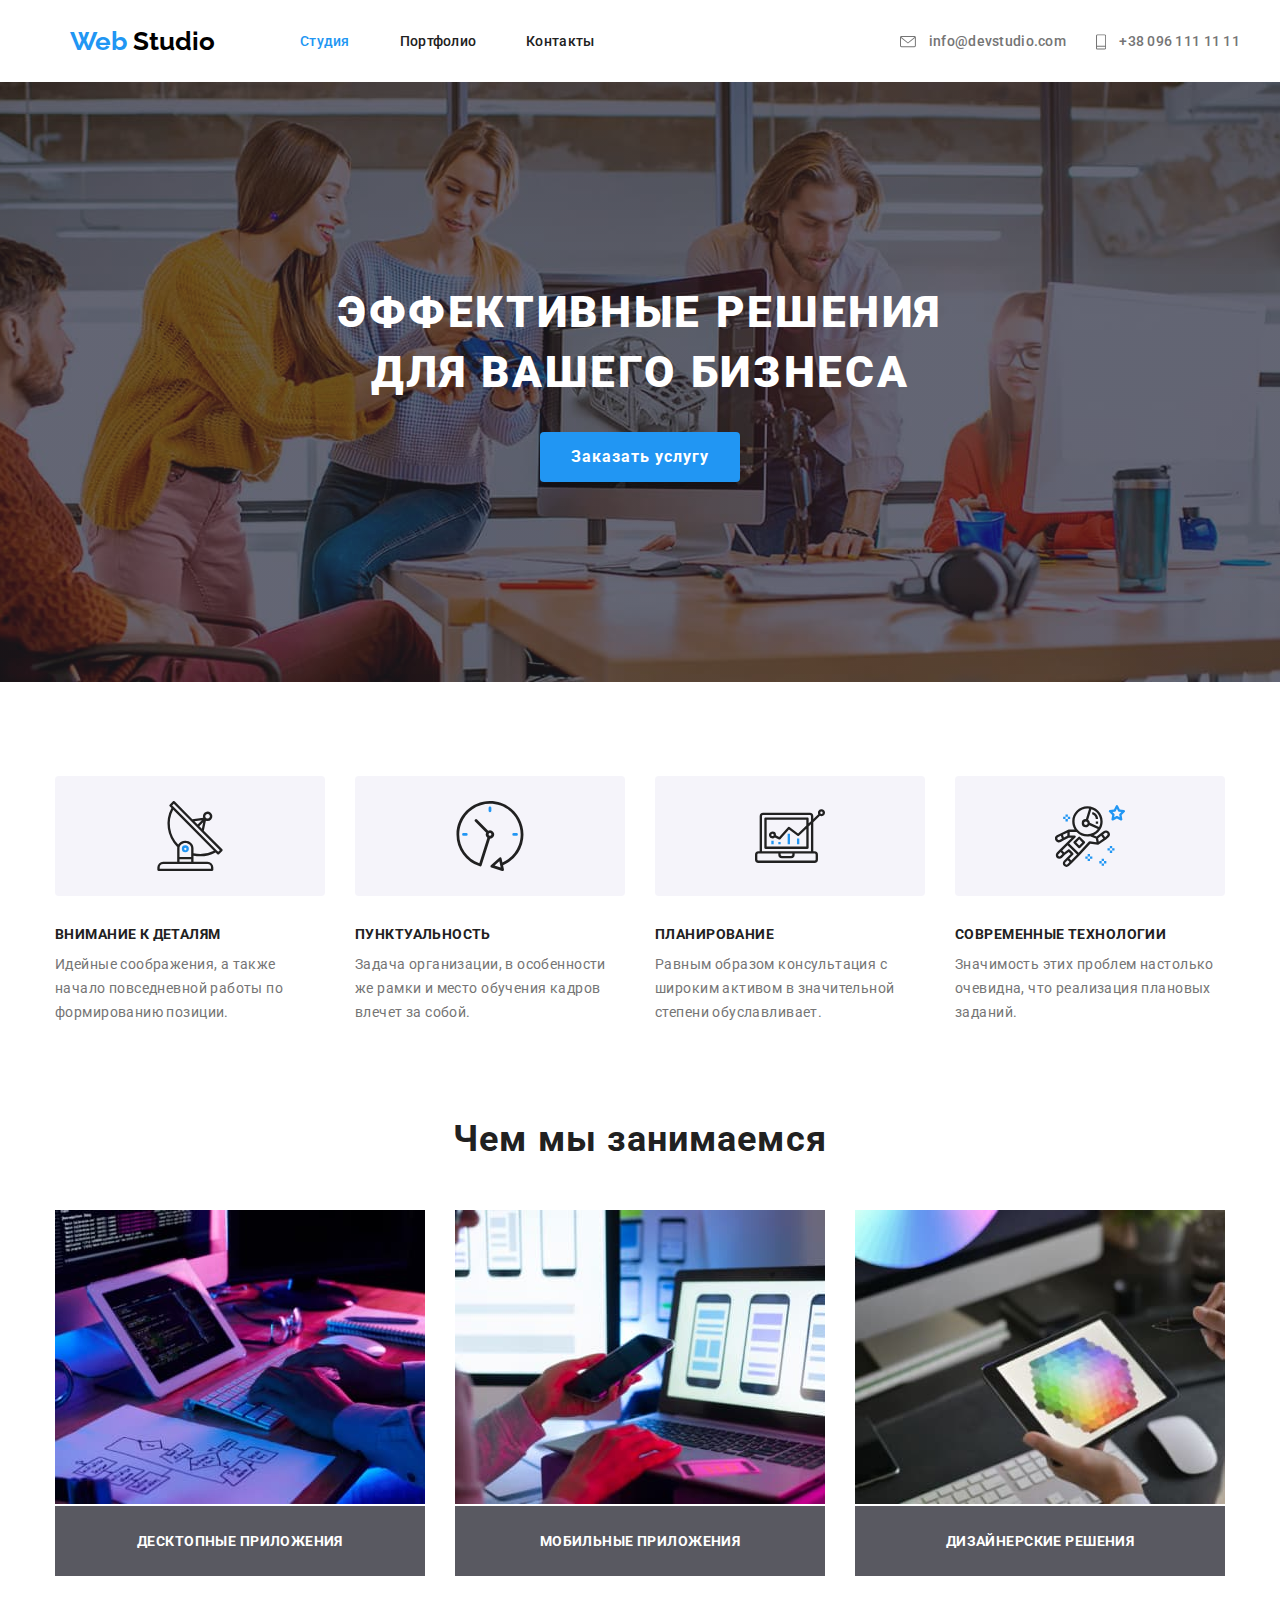
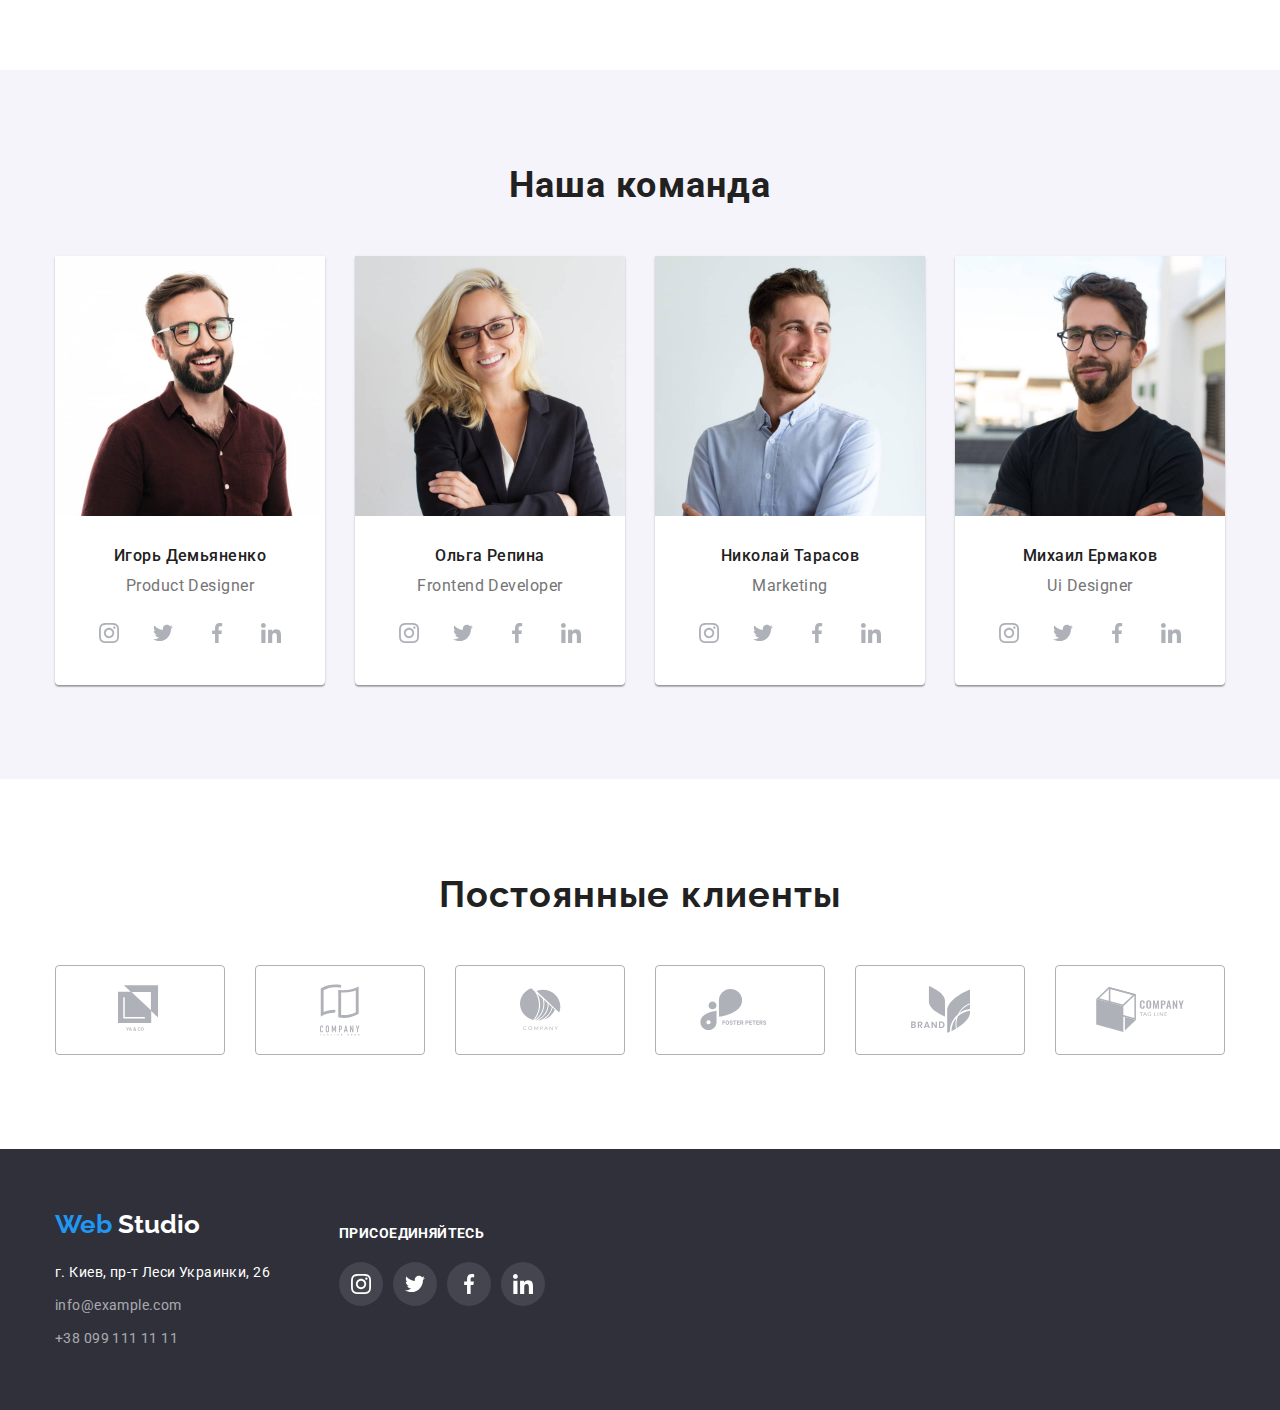
==== index.html @ 383faf47 "1" ====
<!DOCTYPE html>
<html lang="ru">
	<head>
		<meta charset="UTF-8" />
		<meta name="viewport" content="width=device-width, initial-scale=1.0" />
		<meta http-equiv="X-UA-Compatible" content="ie=edge" />
		<link rel="stylesheet" href="./css/normalize.css" />
		<link rel="stylesheet" href="./css/styles.css" />

		<link
			href="https://fonts.googleapis.com/css2?family=Raleway:wght@700&family=Roboto:wght@400;500;700;900&display=swap"
			rel="stylesheet"
		/>
		<link
			rel="stylesheet"
			href="https://cdnjs.cloudflare.com/ajax/libs/modern-normalize/0.7.0/modern-normalize.min.css"
		/>

		<title>WebStudio</title>
	</head>
	<body>
		<header class="page-header">
			<div class="container">
				<nav class="container main-nav">
					<a class="logo" href="./index.html">
						<p>
							<span>Web</span>
							Studio
						</p>
					</a>

					<ul class="site-nav list">
						<li class="item"><a href="./index.html" class="link current">Студия</a></li>
						<li class="item"><a href="./portfolio.html" class="link">Портфолио</a></li>
						<li class="item"><a href="" class="link">Контакты</a></li>
					</ul>

					<ul class="head-contacts">
						<li class="contacts-item">
							<a href="mailto:info@devstudio.com" class="link-button">
								<svg class="head-contacts-icon" width="16" height="12">
									<use href="./images/symbol-defs.svg#icon-e-mail"></use>
								</svg>
								info@devstudio.com
							</a>
						</li>
						<li class="contacts-item">
							<a href="tel:+380961111111" class="link-button">
								<svg class="head-contacts-icon" width="10" height="16">
									<use href="./images/symbol-defs.svg#icon-smartphone"></use>
								</svg>
								+38 096 111 11 11
							</a>
						</li>
					</ul>
				</nav>
			</div>
		</header>
		<main>
			<section class="site-overlay">
				<h1 class="site-overlay-title">
					Эффективные решения
					<br />
					для вашего бизнеса
				</h1>
				<a href="" class="overlay-button">Заказать услугу</a>
			</section>
			<section class="feature-section">
				<div class="container">
					<ul class="feature-list list">
						<li class="item icon-antenna">
							<h3 class="feature-list-name">Внимание к деталям</h3>
							<p class="description">
								Идейные соображения, а также начало повседневной работы по формированию позиции.
							</p>
						</li>

						<li class="item icon-clock">
							<h3 class="feature-list-name">Пунктуальность</h3>
							<p class="description">
								Задача организации, в особенности же рамки и место обучения кадров влечет за собой.
							</p>
						</li>

						<li class="item icon-diagram">
							<h3 class="feature-list-name">Планирование</h3>
							<p class="description">
								Равным образом консультация с широким активом в значительной степени обуславливает.
							</p>
						</li>

						<li class="item icon-astronaut">
							<h3 class="feature-list-name">Современные технологии</h3>
							<p class="description">Значимость этих проблем настолько очевидна, что реализация плановых заданий.</p>
						</li>
					</ul>
				</div>
			</section>
			<section class="what-we-do">
				<div class="container">
					<h2 class="section-title">Чем мы занимаемся</h2>
					<ul class="what-we-do-list list">
						<li class="item">
							<img class="what-we-do-img" src="./images/what-we-do/laptop.jpg" alt="Ноутбук" width="370" />
							<h3 class="list-title">Десктопные приложения</h3>
						</li>
						<li class="item">
							<img class="what-we-do-img" src="./images/what-we-do/smartphone.jpg" alt="Смартфон" width="370" />
							<h3 class="list-title">Мобильные приложения</h3>
						</li>
						<li class="item">
							<img class="what-we-do-img" src="./images/what-we-do/desctop.jpg" alt="Изображение дизайна" width="370" />
							<h3 class="list-title">Дизайнерские решения</h3>
						</li>
					</ul>
				</div>
			</section>
			<section class="site-our-team">
				<div class="container">
					<h2 class="our-team-title">Наша команда</h2>
					<ul class="our-team-list list">
						<li class="item">
							<img src="./images/our-team/teammate-1.jpg" alt="Игорь Демьяненко" class="teammate-photo" width="270" />
							<h3 class="teammate-name">Игорь Демьяненко</h3>
							<p lang="en" class="teammate-role">Product Designer</p>
							<ul class="social-network-list">
								<li class="social-icon-item">
									<a href="#" class="social-icon-button">
										<svg class="social-icon" width="20" height="20">
											<use href="./images/symbol-defs.svg#icon-instagram-1"></use>
										</svg>
									</a>
								</li>
								<li class="social-icon-item">
									<a href="#" class="social-icon-button">
										<svg class="social-icon" width="20" height="20">
											<use href="./images/symbol-defs.svg#icon-twitter-1"></use>
										</svg>
									</a>
								</li>
								<li class="social-icon-item">
									<a href="#" class="social-icon-button">
										<svg class="social-icon" width="20" height="20">
											<use href="./images/symbol-defs.svg#icon-facebook-1"></use>
										</svg>
									</a>
								</li>
								<li class="social-icon-item">
									<a href="#" class="social-icon-button">
										<svg class="social-icon" width="20" height="20">
											<use href="./images/symbol-defs.svg#icon-linkedin-1"></use>
										</svg>
									</a>
								</li>
							</ul>
						</li>
						<li class="item">
							<img src="./images/our-team/teammate-2.jpg" alt="Ольга Репина" class="teammate-photo" width="270" />
							<h3 class="teammate-name">Ольга Репина</h3>
							<p lang="en" class="teammate-role">Frontend Developer</p>
							<ul class="social-network-list">
								<li class="social-icon-item">
									<a href="#" class="social-icon-button">
										<svg class="social-icon" width="20" height="20">
											<use href="./images/symbol-defs.svg#icon-instagram-1"></use>
										</svg>
									</a>
								</li>
								<li class="social-icon-item">
									<a href="#" class="social-icon-button">
										<svg class="social-icon" width="20" height="20">
											<use href="./images/symbol-defs.svg#icon-twitter-1"></use>
										</svg>
									</a>
								</li>
								<li class="social-icon-item">
									<a href="#" class="social-icon-button">
										<svg class="social-icon" width="20" height="20">
											<use href="./images/symbol-defs.svg#icon-facebook-1"></use>
										</svg>
									</a>
								</li>
								<li class="social-icon-item">
									<a href="#" class="social-icon-button">
										<svg class="social-icon" width="20" height="20">
											<use href="./images/symbol-defs.svg#icon-linkedin-1"></use>
										</svg>
									</a>
								</li>
							</ul>
						</li>
						<li class="item">
							<img src="./images/our-team/teammate-3.jpg" alt="Николай Тарасов" class="teammate-photo" width="270" />
							<h3 class="teammate-name">Николай Тарасов</h3>
							<p lang="en" class="teammate-role">Marketing</p>
							<ul class="social-network-list">
								<li class="social-icon-item">
									<a href="#" class="social-icon-button">
										<svg class="social-icon" width="20" height="20">
											<use href="./images/symbol-defs.svg#icon-instagram-1"></use>
										</svg>
									</a>
								</li>
								<li class="social-icon-item">
									<a href="#" class="social-icon-button">
										<svg class="social-icon" width="20" height="20">
											<use href="./images/symbol-defs.svg#icon-twitter-1"></use>
										</svg>
									</a>
								</li>

								<li class="social-icon-item">
									<a href="#" class="social-icon-button">
										<svg class="social-icon" width="20" height="20">
											<use href="./images/symbol-defs.svg#icon-facebook-1"></use>
										</svg>
									</a>
								</li>
								<li class="social-icon-item">
									<a href="#" class="social-icon-button">
										<svg class="social-icon" width="20" height="20">
											<use href="./images/symbol-defs.svg#icon-linkedin-1"></use>
										</svg>
									</a>
								</li>
							</ul>
						</li>
						<li class="item">
							<img src="./images/our-team/teammate-4.jpg" alt="Михаил Ермаков" class="teammate-photo" width="270" />
							<h3 class="teammate-name">Михаил Ермаков</h3>
							<p lang="en" class="teammate-role">Ui Designer</p>
							<ul class="social-network-list">
								<li class="social-icon-item">
									<a href="#" class="social-icon-button">
										<svg class="social-icon" width="20" height="20">
											<use href="./images/symbol-defs.svg#icon-instagram-1"></use>
										</svg>
									</a>
								</li>

								<li class="social-icon-item">
									<a href="#" class="social-icon-button">
										<svg class="social-icon" width="20" height="20">
											<use href="./images/symbol-defs.svg#icon-twitter-1"></use>
										</svg>
									</a>
								</li>
								<li class="social-icon-item">
									<a href="#" class="social-icon-button">
										<svg class="social-icon" width="20" height="20">
											<use href="./images/symbol-defs.svg#icon-facebook-1"></use>
										</svg>
									</a>
								</li>
								<li class="social-icon-item">
									<a href="#" class="social-icon-button">
										<svg class="social-icon" width="20" height="20">
											<use href="./images/symbol-defs.svg#icon-linkedin-1"></use>
										</svg>
									</a>
								</li>
							</ul>
						</li>
					</ul>
				</div>
			</section>
			<section class="site-our-clients">
				<div class="container">
					<h2 class="our-clients-title">Постоянные клиенты</h2>
					<ul class="our-clients-list list">
						<li class="client-item">
							<a href="#" class="client-button">
								<svg class="client-icon" width="44.27" height="49.23">
									<use href="./images/symbol-defs.svg#icon-logo-1"></use>
								</svg>
							</a>
						</li>
						<li class="client-item">
							<a href="#" class="client-button">
								<svg class="client-icon" width="40" height="52">
									<use href="./images/symbol-defs.svg#icon-logo-2"></use>
								</svg>
							</a>
						</li>
						<li class="client-item">
							<a href="#" class="client-button">
								<svg class="client-icon" width="41" height="42.6">
									<use href="./images/symbol-defs.svg#icon-logo-3"></use>
								</svg>
							</a>
						</li>
						<li class="client-item">
							<a href="#" class="client-button">
								<svg class="client-icon" width="79.66" height="42.02">
									<use href="./images/symbol-defs.svg#icon-logo-4"></use>
								</svg>
							</a>
						</li>
						<li class="client-item">
							<a href="#" class="client-button">
								<svg class="client-icon" width="59" height="47">
									<use href="./images/symbol-defs.svg#icon-logo-5"></use>
								</svg>
							</a>
						</li>
						<li class="client-item">
							<a href="#" class="client-button">
								<svg class="client-icon" width="88.48" height="45.44">
									<use href="./images/symbol-defs.svg#icon-logo-6"></use>
								</svg>
							</a>
						</li>
					</ul>
				</div>
			</section>
		</main>
		<footer class="container-footer">
			<div class="container">
				<div class="footer-block-one">
					<a class="logo-2" href="./index.html">
						<p>
							<span>Web</span>
							Studio
						</p>
					</a>
					<address class="footer-contacts">
						<span>г. Киев, пр-т Леси Украинки, 26</span>
						<ul class="contacts-list">
							<li class="item">
								<a href="mailto:info@example.com">info@example.com</a>
							</li>
							<li class="item">
								<a href="tel:+380991111111">+38 099 111 11 11</a>
							</li>
						</ul>
					</address>
				</div>
				<div class="footer-block-two">
					<b class="join-us">Присоединяйтесь</b>
					<ul class="join-us-list">
						<li class="footer-social-icon-item">
							<a href="#" class="footer-social-button">
								<svg class="footer-social-icon" width="20" height="20">
									<use href="./images/symbol-defs.svg#icon-instagram-1"></use>
								</svg>
							</a>
						</li>
						<li class="footer-social-icon-item">
							<a href="#" class="footer-social-button">
								<svg class="footer-social-icon" width="20" height="20">
									<use href="./images/symbol-defs.svg#icon-twitter-1"></use>
								</svg>
							</a>
						</li>
						<li class="footer-social-icon-item">
							<a href="#" class="footer-social-button">
								<svg class="footer-social-icon" width="20" height="20">
									<use href="./images/symbol-defs.svg#icon-facebook-1"></use>
								</svg>
							</a>
						</li>
						<li class="footer-social-icon-item">
							<a href="#" class="footer-social-button">
								<svg class="footer-social-icon" width="20" height="20">
									<use href="./images/symbol-defs.svg#icon-linkedin-1"></use>
								</svg>
							</a>
						</li>
					</ul>
				</div>
				<!--
				<div class="footer-block-three">
					<div class="footer-header">Подпишитесь на рассылку</div>
					<a href="" class="footer-button">Подписаться</a>
				</div>
				-->
			</div>
		</footer>
	</body>
</html>
---- css/styles.css ----
:root {
	--primary-text-color: rgba(0, 0, 0, 0.8);
	--title-text-color: #000000;
	--accent-color: #18a0fb;
	--primary-white-color: #ffffff;
}
body {
	background-color: var(--primary-white-color);
	color: var(--primary-text-color);
	font-family: Roboto, sans-serif;
}

html {
	box-sizing: border-box;
}

*,
*::before,
*::after {
	box-sizing: inherit;
}
a:focus {
	outline: 1px solid #2196f3;
}

.container {
	width: 1200px;
	margin-left: auto;
	margin-right: auto;
	padding-left: 15px;
	padding-right: 15px;
}
h1 {
	margin-block-start: 0em;
	margin-block-end: 0em;
}
h2 {
	margin-block-start: 0em;
	margin-block-end: 0em;
}
h3 {
	margin-block-start: 0em;
	margin-block-end: 0em;
}
li {
	list-style: none;
}
ul {
	padding-inline-start: 0px;
	margin-block-start: 0em;
	margin-block-end: 0em;
}
p {
	margin-block-start: 0em;
	margin-block-end: 0em;
}

.page-header {
	margin-left: auto;
	margin-right: auto;
}
.page-header .main-nav {
	display: flex;

	align-items: center;
}
.logo {
	font-family: raleway, sans-serif;
	font-weight: 700;
	font-size: 26px;
	line-height: 31px;
	text-decoration: none;
}

.logo span {
	color: #2196f3;
}
.logo p {
	color: #000;
}
.logo span:visited {
	color: #212121;
}
.logo p:visited {
	color: #000;
}
.site-nav {
	display: flex;
	margin-left: 85px;
}
.site-nav .site-nav-list {
	display: flex;
	justify-content: flex-start;
}

.site-nav .item:not(:last-child) {
	margin-right: 50px;
}

.site-nav .link {
	display: block;
	margin-top: 32px;
	margin-bottom: 32px;

	font-family: roboto, sans-serif;
	font-weight: 500;
	font-size: 14px;
	line-height: 16px;
	letter-spacing: 0.02em;
	text-decoration: none;
	color: #212121;
	display: block;
}
.site-nav .link.current {
	color: #2196f3;
}
.site-nav a:hover {
	color: #2196f3;
}
.site-nav a:focus {
	color: #2196f3;
}

.head-contacts {
	display: inline-flex;
	padding-top: 32px;
	padding-bottom: 32px;
	margin-left: auto;
}

.head-contacts-icon {
	display: inline-flex;
	vertical-align: middle;
	fill: #757575;
	margin-right: 10px;
}

.head-contacts .contacts-item + .contacts-item {
	margin-left: 30px;
}
.head-contacts a {
	font-family: roboto, sans-serif;
	font-weight: 500;
	font-size: 14px;
	line-height: 16px;
	letter-spacing: 0.02em;
	color: #757575;
	text-decoration: none;
}
.head-contacts a:visited {
	color: #757575;
}
.head-contacts a:focus {
	color: #2196f3;
}

.head-contacts a:hover {
	color: #2196f3;
}
.link-button:hover .head-contacts-icon {
	fill: #2196f3;
}
.link-button:focus .head-contacts-icon {
	fill: #2196f3;
}

.site-overlay {
	background: rgba(47, 48, 58, 0.8);
	background-image: linear-gradient(to right, rgba(47, 48, 58, 0.4), rgba(47, 48, 58, 0.4)),
		url("../images/overlay/overlay-bg.jpg");
	background-repeat: no-repeat;
	background-size: cover;
	background-position: center;
	text-align: center;
	max-width: 1600px;
	height: 600px;
	margin-left: auto;
	margin-right: auto;
	padding-top: 200px;
	padding-bottom: 200px;
}
.site-overlay .site-overlay-title {
	font-family: roboto, sans-serif;

	font-style: normal;
	font-weight: 900;
	font-size: 44px;
	line-height: 60px;

	text-align: center;
	letter-spacing: 0.06em;
	text-transform: uppercase;

	color: #ffffff;
}
.overlay-button {
	display: inline-block;
	text-decoration: none;
	width: 200px;
	height: 50px;
	margin-top: 30px;
	background: #2196f3;
	box-shadow: 0px 4px 4px rgba(0, 0, 0, 0.15);
	border-radius: 4px;
	font-family: roboto, sans-serif;
	font-style: normal;
	font-weight: bold;
	font-size: 16px;
	line-height: 50px;
	letter-spacing: 0.06em;

	color: #ffffff;
}

.overlay-button:hover {
	color: #212121;
}
.feature-section {
	padding-top: 94px;
}
.feature-list {
	display: flex;
	flex-wrap: wrap;
}
.feature-list .item::before {
	display: block;
	content: " ";
	height: 120px;
	margin-bottom: 30px;
	background: #f5f4fa;
	border-radius: 4px;
	background-position: center;
	background-size: auto;
	background-repeat: no-repeat;
}
.feature-list .icon-antenna::before {
	background-image: url("../images/icons/antenna.svg");
}
.feature-list .icon-clock::before {
	background-image: url("../images/icons/clock.svg");
}
.feature-list .icon-diagram::before {
	background-image: url("../images/icons/diagram.svg");
}
.feature-list .icon-astronaut::before {
	background-image: url("../images/icons/astronaut.svg");
}
.feature-list-name {
	width: 270px;
	height: 16px;

	font-family: Roboto;
	font-style: normal;
	font-weight: bold;
	font-size: 14px;
	line-height: 16px;
	letter-spacing: 0.03em;
	text-transform: uppercase;

	color: #212121;
}
.feature-list .feature-img {
	margin-bottom: 30px;
}
.feature-list .item {
	width: 270px;
}
.feature-list .item:not(:last-child) {
	margin-right: 30px;
}
.feature-list .description {
	margin-top: 10px;

	margin-bottom: 0px;
	font-family: roboto, sans-serif;
	font-style: normal;
	font-weight: normal;
	font-size: 14px;
	line-height: 24px;

	letter-spacing: 0.03em;

	color: #757575;
}
.feature-list img {
	width: 270px;
	height: 120px;

	background: #f5f4fa;
	border-radius: 4px;
}
.portfolio-overlay {
	display: flex;
	flex-wrap: wrap;
	justify-content: center;
	padding-top: 63px;
	padding-bottom: 50px;
}
.portfolio-overlay .item:not(:last-child) {
	margin-right: 8px;
}
.portfolio-overlay .btn {
	display: inline-block;

	padding: 6px 22px;
	border-radius: 4px;

	background: #f5f4fa;
	text-decoration: none;
	font-family: Roboto;
	font-style: normal;
	font-weight: 500;
	font-size: 16px;
	line-height: 26px;

	text-align: center;
	letter-spacing: 0.03em;
	color: #212121;
}

.portfolio-overlay .btn:hover {
	text-decoration: none;
	background: #2196f3;

	box-shadow: 0px 3px 1px rgba(0, 0, 0, 0.1), 0px 1px 2px rgba(0, 0, 0, 0.08), 0px 2px 2px rgba(0, 0, 0, 0.12);
	color: #ffffff;
}
.portfolio-overlay .btn:focus {
	text-decoration: none;
	background: #2196f3;

	box-shadow: 0px 3px 1px rgba(0, 0, 0, 0.1), 0px 1px 2px rgba(0, 0, 0, 0.08), 0px 2px 2px rgba(0, 0, 0, 0.12);
	color: #ffffff;
}

.site-features h3 {
	font-family: roboto, sans-serif;

	font-weight: bold;
	font-size: 14px;
	line-height: 16px;
	letter-spacing: 0.03em;
	text-transform: uppercase;

	color: #212121;
}
.site-features p {
	font-family: roboto, sans-serif;

	font-size: 14px;
	line-height: 24px;

	letter-spacing: 0.03em;

	color: #757575;
}
.what-we-do {
	padding-top: 94px;
	padding-bottom: 94px;
}
.what-we-do-list {
	display: flex;
	flex-wrap: wrap;
}
.what-we-do-list .item {
	width: 370px;
}
.what-we-do-list .item:not(:last-child) {
	margin-right: 30px;
}
.what-we-do .section-title {
	font-family: roboto, sans-serif;
	margin-top: 0px;
	margin-bottom: 0px;
	margin-bottom: 50px;
	font-weight: bold;
	font-size: 36px;
	line-height: 42px;
	text-align: center;
	letter-spacing: 0.03em;

	color: #212121;
}
.what-we-do .what-we-do-img {
	margin-bottom: -3px;
}
.what-we-do .list-title {
	padding-top: 27px; /* Знаю,
что здесь должен быть маржин,
но фон этого элемента мы размечаем в следующей домашке, а без паддинга этот текст выглядит не как на макете */
	padding-bottom: 27px;
	background: rgba(47, 48, 58, 0.8);

	font-family: roboto, sans-serif;
	margin-block-start: 0px;
	margin-block-end: 0px;
	font-style: normal;
	font-weight: bold;
	font-size: 14px;

	text-align: center;
	letter-spacing: 0.03em;
	text-transform: uppercase;
	color: #ffffff;
}
.site-our-team {
	margin-left: auto;
	margin-right: auto;

	padding-top: 94px;
	padding-bottom: 94px;
	background: #f5f4fa;
}
.site-our-team .our-team-title {
	font-family: roboto, sans-serif;
	margin-bottom: 50px;

	font-style: normal;
	font-weight: bold;
	font-size: 36px;
	line-height: 42px;
	text-align: center;
	letter-spacing: 0.03em;

	color: #212121;
}
.our-team-list {
	display: flex;
	flex-wrap: wrap;
}
.our-team-list .item {
	width: 270px;
	background: #ffffff;

	box-shadow: 0px 1px 3px rgba(0, 0, 0, 0.12), 0px 1px 1px rgba(0, 0, 0, 0.14), 0px 2px 1px rgba(0, 0, 0, 0.2);
	border-radius: 0px 0px 4px 4px;
}
.our-team-list .item:not(:last-child) {
	margin-right: 30px;
}
.teammate-photo {
	margin-bottom: -3px;
}
.site-our-team .teammate-name {
	margin-top: 30px;
	margin-bottom: 10px;
	font-family: roboto, sans-serif;
	font-style: normal;
	font-weight: 500;
	font-size: 16px;

	text-align: center;
	letter-spacing: 0.03em;

	color: #212121;
}
.site-our-team .teammate-role {
	font-family: roboto, sans-serif;
	margin-bottom: 16px;
	font-style: normal;
	font-weight: normal;
	font-size: 16px;
	line-height: 19px;

	text-align: center;
	letter-spacing: 0.03em;

	color: #757575;
}
.social-network-list {
	display: flex;
	justify-content: center;
	margin-bottom: 30px;
}
.social-icon-item:not(:last-child) {
	margin-right: 10px;
}
.social-icon-button {
	display: inline-flex;
	justify-content: center;
	align-items: center;
	width: 44px;
	height: 44px;
	background: #fff;
	fill: #afb1b8;
	border-radius: 50%;
}

.social-icon-button:hover {
	background: #2196f3;
}
.social-icon-button:focus {
	background: #2196f3;
}

.social-icon-button:hover .social-icon {
	fill: #fff;
}
.social-icon-button:focus .social-icon {
	fill: #fff;
}
.site-our-clients {
	padding-top: 94px;
	padding-bottom: 94px;
}
.our-clients-list {
	display: flex;
	justify-content: center;
}
.client-button {
	box-sizing: border-box;
	border: 1px solid;
	border-radius: 4px;
	border-color: #afb1b8;
}
.client-item:not(:last-child) {
	margin-right: 30px;
}
.client-item :focus {
	border-color: #2196f3;
}
.client-item :hover {
	border-color: #2196f3;
}
.client-button:hover {
	fill: #2196f3;
}
.client-button:focus {
	fill: #2196f3;
}
.client-button {
	display: inline-flex;
	justify-content: center;
	align-items: center;
	fill: #afb1b8;
	width: 170px;
	height: 90px;
}

.site-our-clients .our-clients-title {
	font-family: raleway, sans-serif;
	margin-bottom: 50px;
	font-style: normal;
	font-weight: bold;
	font-size: 36px;
	line-height: 42px;
	text-align: center;
	letter-spacing: 0.03em;

	color: #212121;
}

.container-footer {
	background: #2f303a;
}
.container-footer .container {
	display: flex;

	padding-bottom: 60px;
}
.footer-block-one {
	margin-right: 69px;
	margin-top: 60px;
}
.footer-block-two {
	margin-right: 94px;
	margin-top: 75px;
}
.container-footer .logo-2 {
	display: flex;
	font-family: raleway, sans-serif;
	font-weight: 700;
	font-size: 26px;
	line-height: 31px;
	text-decoration: none;
}
.logo-2 span {
	color: #2196f3;
}
.logo-2 p {
	color: #ffffff;
}
.logo-2 span:visited {
	color: #212121;
}
.logo-2 p:visited {
	color: #000;
}
.footer-contacts {
	margin-top: 20px;
}

.footer-contacts span {
	font-family: roboto, sans-serif;
	font-size: 14px;
	line-height: 24px;
	letter-spacing: 0.03em;
	color: #ffffff;
	text-decoration: none;
	font-style: normal;
}
.contacts-list .item {
	margin-top: 9px;
}
.footer-contacts a {
	font-family: roboto, sans-serif;
	font-size: 14px;
	line-height: 24px;
	letter-spacing: 0.03em;
	text-decoration: none;
	font-style: normal;
	color: rgba(255, 255, 255, 0.6);
}
.container-footer .footer-button {
	margin-top: 20px;
	text-decoration: none;

	width: 200px;
	height: 50px;

	background: #2196f3;
	box-shadow: 0px 4px 4px rgba(0, 0, 0, 0.15);
	border-radius: 4px;

	font-family: Roboto;
	font-style: normal;
	font-weight: bold;
	font-size: 16px;
	line-height: 45px;

	align-items: center;
	text-align: center;
	letter-spacing: 0.06em;

	color: #ffffff;
}

.container-footer .footer-header {
	width: 219px;
	height: 16px;

	font-family: Roboto;
	font-style: normal;
	font-weight: bold;
	font-size: 14px;
	line-height: 16px;
	letter-spacing: 0.03em;
	text-transform: uppercase;

	color: #ffffff;
}
.join-us {
	font-family: roboto, sans-serif;
	font-style: normal;
	font-weight: bold;
	font-size: 14px;
	line-height: 16px;
	letter-spacing: 0.03em;
	text-transform: uppercase;

	color: #ffffff;
}
.join-us-list {
	display: flex;

	margin-top: 20px;
}
.join-us-list {
	display: flex;
	justify-content: center;
	margin-bottom: 30px;
}
.footer-social-icon-item:not(:last-child) {
	margin-right: 10px;
}
.footer-social-button {
	display: inline-flex;
	justify-content: center;
	align-items: center;
	width: 44px;
	height: 44px;
	background: rgba(255, 255, 255, 0.1);

	fill: #fff;
	border-radius: 50%;
}
.footer-social-button:hover {
	background: #2196f3;
}
.footer-social-button:focus {
	background: #2196f3;
}

.footer-social-button:hover .footer-social-icon {
	fill: #fff;
}
.footer-social-button:focus .footer-social-icon {
	fill: #fff;
}
.portfolio-products {
	display: flex;
	flex-wrap: wrap;
	padding-bottom: 94px;
}
.portfolio-product-section-1 {
	border: 1px solid #eeeeee;
}
.portfolio-products .products-btn {
	display: inline-block;
	text-decoration: none;
}
.portfolio-product-pic {
	display: block;
}
.portfolio-products .portfolio-product-section-1 {
	padding: 20px 24px;
}

.portfolio-products .item {
	background: #ffffff;

	width: 370px;
}
.portfolio-products .item:not(:nth-last-child(-n + 3)) {
	margin-bottom: 30px;
}
.portfolio-products .item:not(:nth-child(3n)) {
	margin-right: 30px;
}
.portfolio-products .portfolio-product-discription:hover {
	background: rgba(33, 150, 243, 0.9);
}

/*
Разберусь в следующих дз.

.portfolio-products .item:hover {
	border: 1px solid #eeeeee;
	box-sizing: border-box;
	box-shadow: 0px 1px 1px rgba(0, 0, 0, 0.12), 0px 4px 4px rgba(0, 0, 0, 0.06), 1px 4px 6px rgba(0, 0, 0, 0.16);
}*/
.portfolio-products .portfolio-product-title {
	width: 322px;
	margin-top: 0px;
	font-family: roboto, sans-serif;

	font-weight: bold;
	font-size: 18px;
	line-height: 36px;

	letter-spacing: 0.06em;

	color: #212121;
}
.portfolio-products .portfolio-product-sort {
	height: 30px;
	margin-top: 0px;
	font-family: roboto, sans-serif;
	font-size: 16px;
	line-height: 30px;
	font-style: normal;
	font-weight: normal;
	letter-spacing: 0.03em;

	color: #757575;
}

.portfolio-products .portfolio-product-discription {
	display: none;
	width: 322px;
	height: 168px;
	margin-top: 0px;
	margin-bottom: 0px;
	font-family: Roboto;
	font-style: normal;
	font-weight: normal;
	font-size: 18px;
	line-height: 28px;

	letter-spacing: 0.03em;

	color: #ffffff;
}
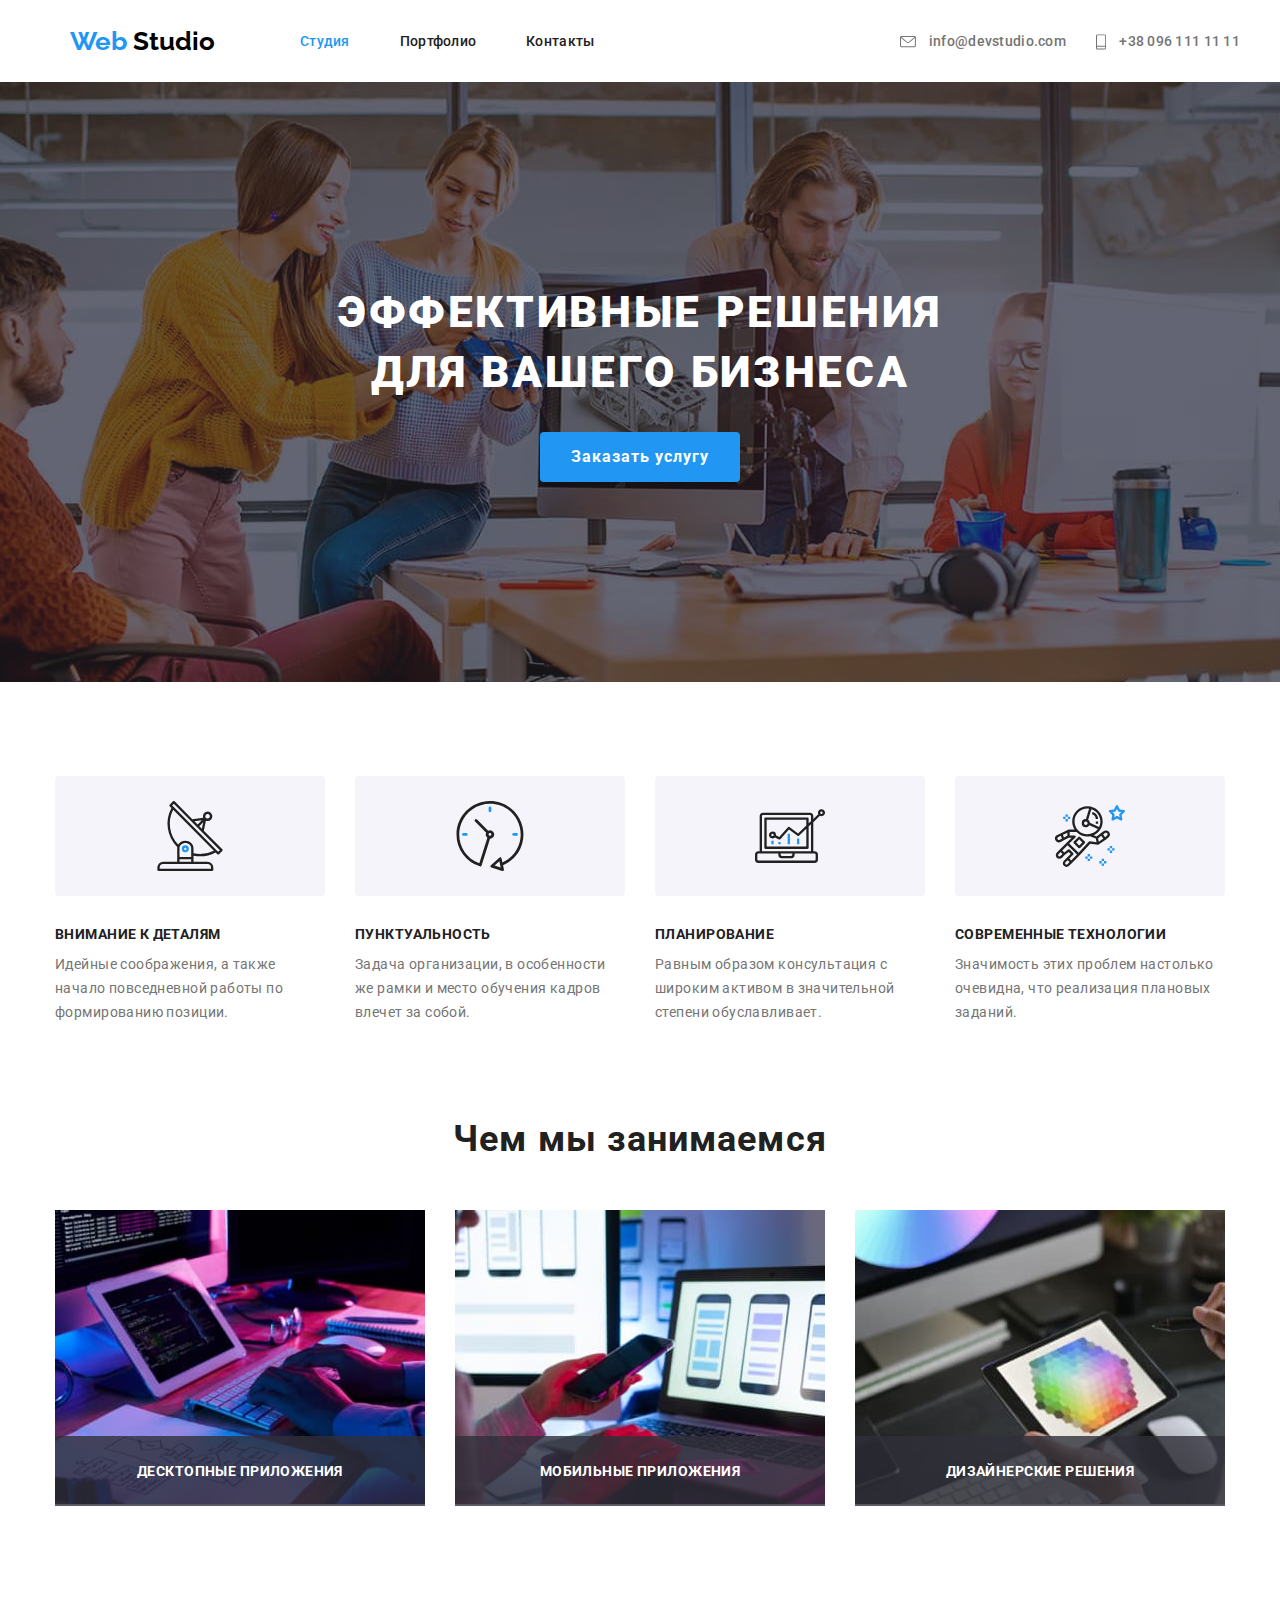
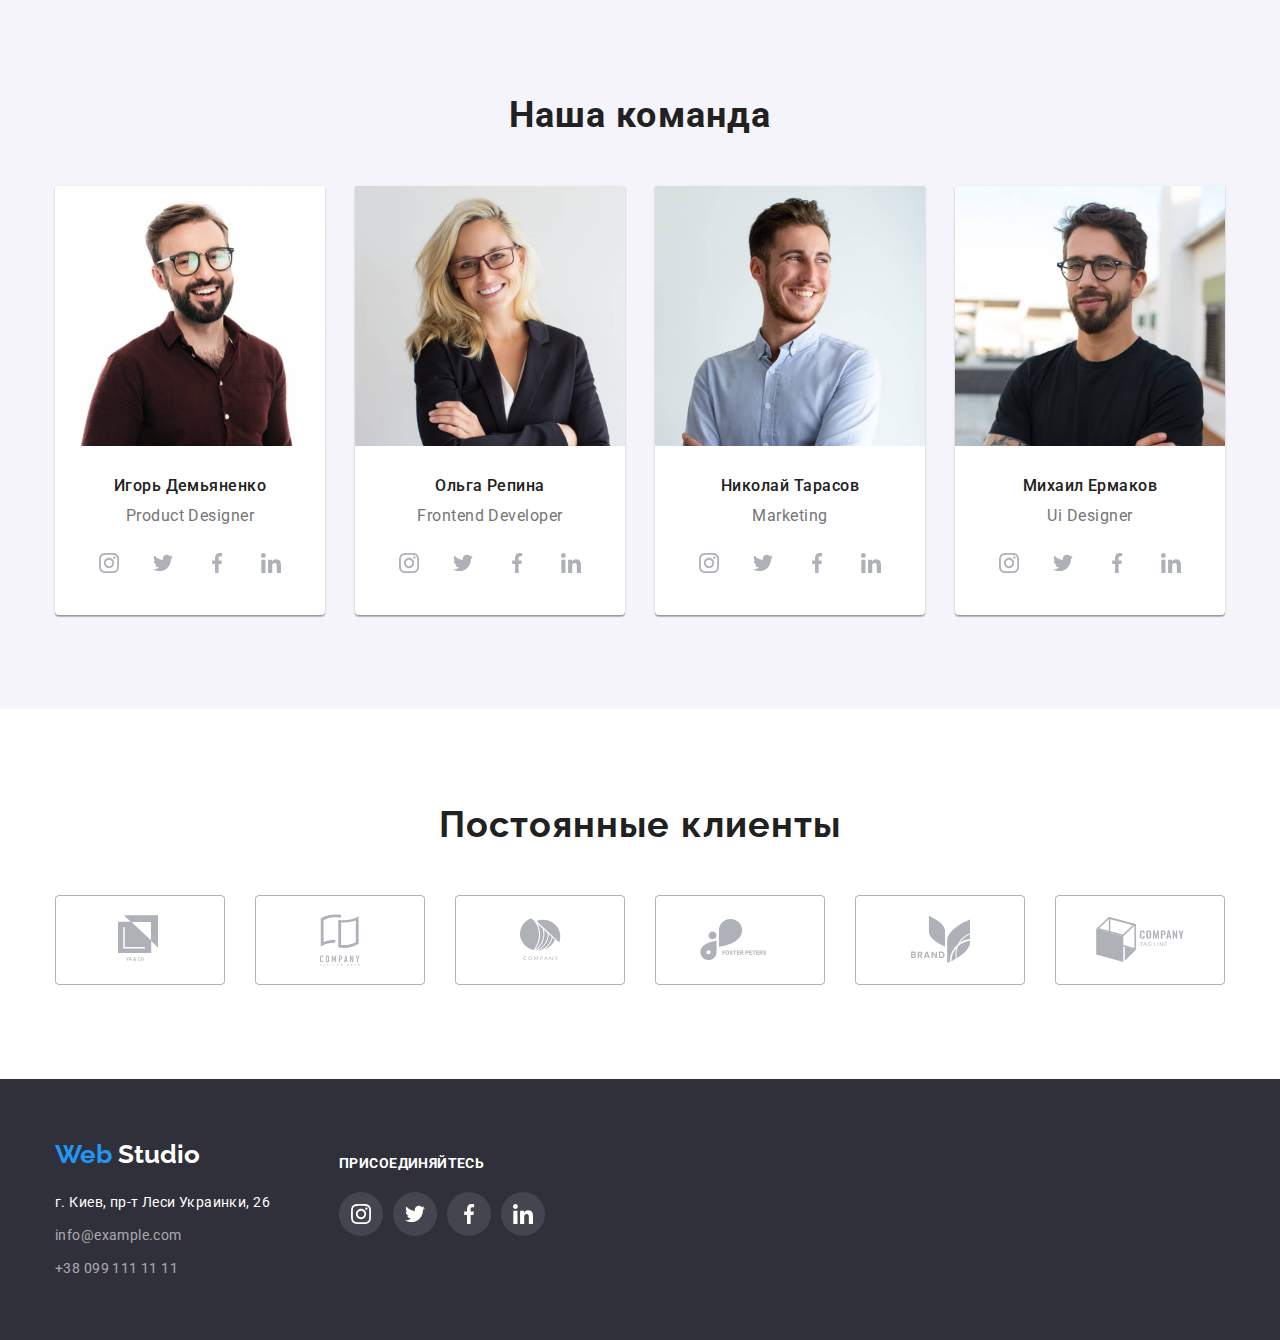
==== commit e714dfc1: "1" ====
--- a/index.html
+++ b/index.html
@@ -101,16 +101,27 @@
 					<h2 class="section-title">Чем мы занимаемся</h2>
 					<ul class="what-we-do-list list">
 						<li class="item">
-							<img class="what-we-do-img" src="./images/what-we-do/laptop.jpg" alt="Ноутбук" width="370" />
-							<h3 class="list-title">Десктопные приложения</h3>
-						</li>
-						<li class="item">
-							<img class="what-we-do-img" src="./images/what-we-do/smartphone.jpg" alt="Смартфон" width="370" />
-							<h3 class="list-title">Мобильные приложения</h3>
-						</li>
-						<li class="item">
-							<img class="what-we-do-img" src="./images/what-we-do/desctop.jpg" alt="Изображение дизайна" width="370" />
-							<h3 class="list-title">Дизайнерские решения</h3>
+							<div class="what-we-do-card">
+								<img class="what-we-do-img" src="./images/what-we-do/laptop.jpg" alt="Ноутбук" width="370" />
+								<h3 class="list-title">Десктопные приложения</h3>
+							</div>
+						</li>
+						<li class="item">
+							<div class="what-we-do-card">
+								<img class="what-we-do-img" src="./images/what-we-do/smartphone.jpg" alt="Смартфон" width="370" />
+								<h3 class="list-title">Мобильные приложения</h3>
+							</div>
+						</li>
+						<li class="item">
+							<div class="what-we-do-card">
+								<img
+									class="what-we-do-img"
+									src="./images/what-we-do/desctop.jpg"
+									alt="Изображение дизайна"
+									width="370"
+								/>
+								<h3 class="list-title">Дизайнерские решения</h3>
+							</div>
 						</li>
 					</ul>
 				</div>
--- a/css/styles.css
+++ b/css/styles.css
@@ -110,6 +110,7 @@
 	text-decoration: none;
 	color: #212121;
 	display: block;
+	transition: color 250ms cubic-bezier(0.4, 0, 0.2, 1);
 }
 .site-nav .link.current {
 	color: #2196f3;
@@ -146,6 +147,7 @@
 	letter-spacing: 0.02em;
 	color: #757575;
 	text-decoration: none;
+	transition: color 250ms cubic-bezier(0.4, 0, 0.2, 1);
 }
 .head-contacts a:visited {
 	color: #757575;
@@ -208,6 +210,7 @@
 	font-size: 16px;
 	line-height: 50px;
 	letter-spacing: 0.06em;
+	transition: color 250ms cubic-bezier(0.4, 0, 0.2, 1);
 
 	color: #ffffff;
 }
@@ -306,6 +309,7 @@
 	border-radius: 4px;
 
 	background: #f5f4fa;
+
 	text-decoration: none;
 	font-family: Roboto;
 	font-style: normal;
@@ -316,6 +320,7 @@
 	text-align: center;
 	letter-spacing: 0.03em;
 	color: #212121;
+	transition: color 250ms cubic-bezier(0.4, 0, 0.2, 1), background-color 250ms cubic-bezier(0.4, 0, 0.2, 1);
 }
 
 .portfolio-overlay .btn:hover {
@@ -384,10 +389,14 @@
 .what-we-do .what-we-do-img {
 	margin-bottom: -3px;
 }
-.what-we-do .list-title {
-	padding-top: 27px; /* Знаю,
-что здесь должен быть маржин,
-но фон этого элемента мы размечаем в следующей домашке, а без паддинга этот текст выглядит не как на макете */
+.list-title {
+	position: absolute;
+	width: 370px;
+
+	bottom: 0;
+	left: 50%;
+	transform: translatex(-50%);
+	padding-top: 27px;
 	padding-bottom: 27px;
 	background: rgba(47, 48, 58, 0.8);
 
@@ -402,6 +411,9 @@
 	letter-spacing: 0.03em;
 	text-transform: uppercase;
 	color: #ffffff;
+}
+.what-we-do-card {
+	position: relative;
 }
 .site-our-team {
 	margin-left: auto;
@@ -484,6 +496,11 @@
 	background: #fff;
 	fill: #afb1b8;
 	border-radius: 50%;
+	transition: background-color 250ms cubic-bezier(0.4, 0, 0.2, 1);
+}
+
+.social-icon {
+	transition: fill 250ms cubic-bezier(0.4, 0, 0.2, 1);
 }
 
 .social-icon-button:hover {
@@ -512,6 +529,7 @@
 	border: 1px solid;
 	border-radius: 4px;
 	border-color: #afb1b8;
+	transition: border-color 250ms cubic-bezier(0.4, 0, 0.2, 1), fill 250ms cubic-bezier(0.4, 0, 0.2, 1);
 }
 .client-item:not(:last-child) {
 	margin-right: 30px;
@@ -680,7 +698,7 @@
 	width: 44px;
 	height: 44px;
 	background: rgba(255, 255, 255, 0.1);
-
+	transition: background-color 250ms cubic-bezier(0.4, 0, 0.2, 1);
 	fill: #fff;
 	border-radius: 50%;
 }
@@ -712,8 +730,10 @@
 .portfolio-product-pic {
 	display: block;
 }
-.portfolio-products .portfolio-product-section-1 {
-	padding: 20px 24px;
+.portfolio-product-section-1 {
+	padding-left: 24px;
+	padding-top: 20px;
+	padding-bottom: 20px;
 }
 
 .portfolio-products .item {
@@ -727,18 +747,7 @@
 .portfolio-products .item:not(:nth-child(3n)) {
 	margin-right: 30px;
 }
-.portfolio-products .portfolio-product-discription:hover {
-	background: rgba(33, 150, 243, 0.9);
-}
-
-/*
-Разберусь в следующих дз.
-
-.portfolio-products .item:hover {
-	border: 1px solid #eeeeee;
-	box-sizing: border-box;
-	box-shadow: 0px 1px 1px rgba(0, 0, 0, 0.12), 0px 4px 4px rgba(0, 0, 0, 0.06), 1px 4px 6px rgba(0, 0, 0, 0.16);
-}*/
+
 .portfolio-products .portfolio-product-title {
 	width: 322px;
 	margin-top: 0px;
@@ -765,8 +774,12 @@
 	color: #757575;
 }
 
-.portfolio-products .portfolio-product-discription {
-	display: none;
+.portfolio-product-discription {
+	opacity: 0;
+	top: 50%;
+	left: 50%;
+	transform: translate(-50%, -50%);
+	position: absolute;
 	width: 322px;
 	height: 168px;
 	margin-top: 0px;
@@ -781,3 +794,27 @@
 
 	color: #ffffff;
 }
+.portfolio-thumb {
+	position: relative;
+}
+.products-btn {
+	transition: box-shadow 250ms cubic-bezier(0.4, 0, 0.2, 1);
+}
+.products-btn:hover .portfolio-product-discription {
+	opacity: 1;
+}
+.products-btn:hover {
+	box-shadow: 0px 1px 1px rgba(0, 0, 0, 0.12), 0px 4px 4px rgba(0, 0, 0, 0.06), 1px 4px 6px rgba(0, 0, 0, 0.16);
+}
+.portfolio-thumb::before {
+	display: inline-block;
+	position: absolute;
+	content: " ";
+	width: 100%;
+	height: 100%;
+	background: rgba(33, 150, 243, 0.9);
+	opacity: 0;
+}
+.products-btn:hover .portfolio-thumb::before {
+	opacity: 1;
+}
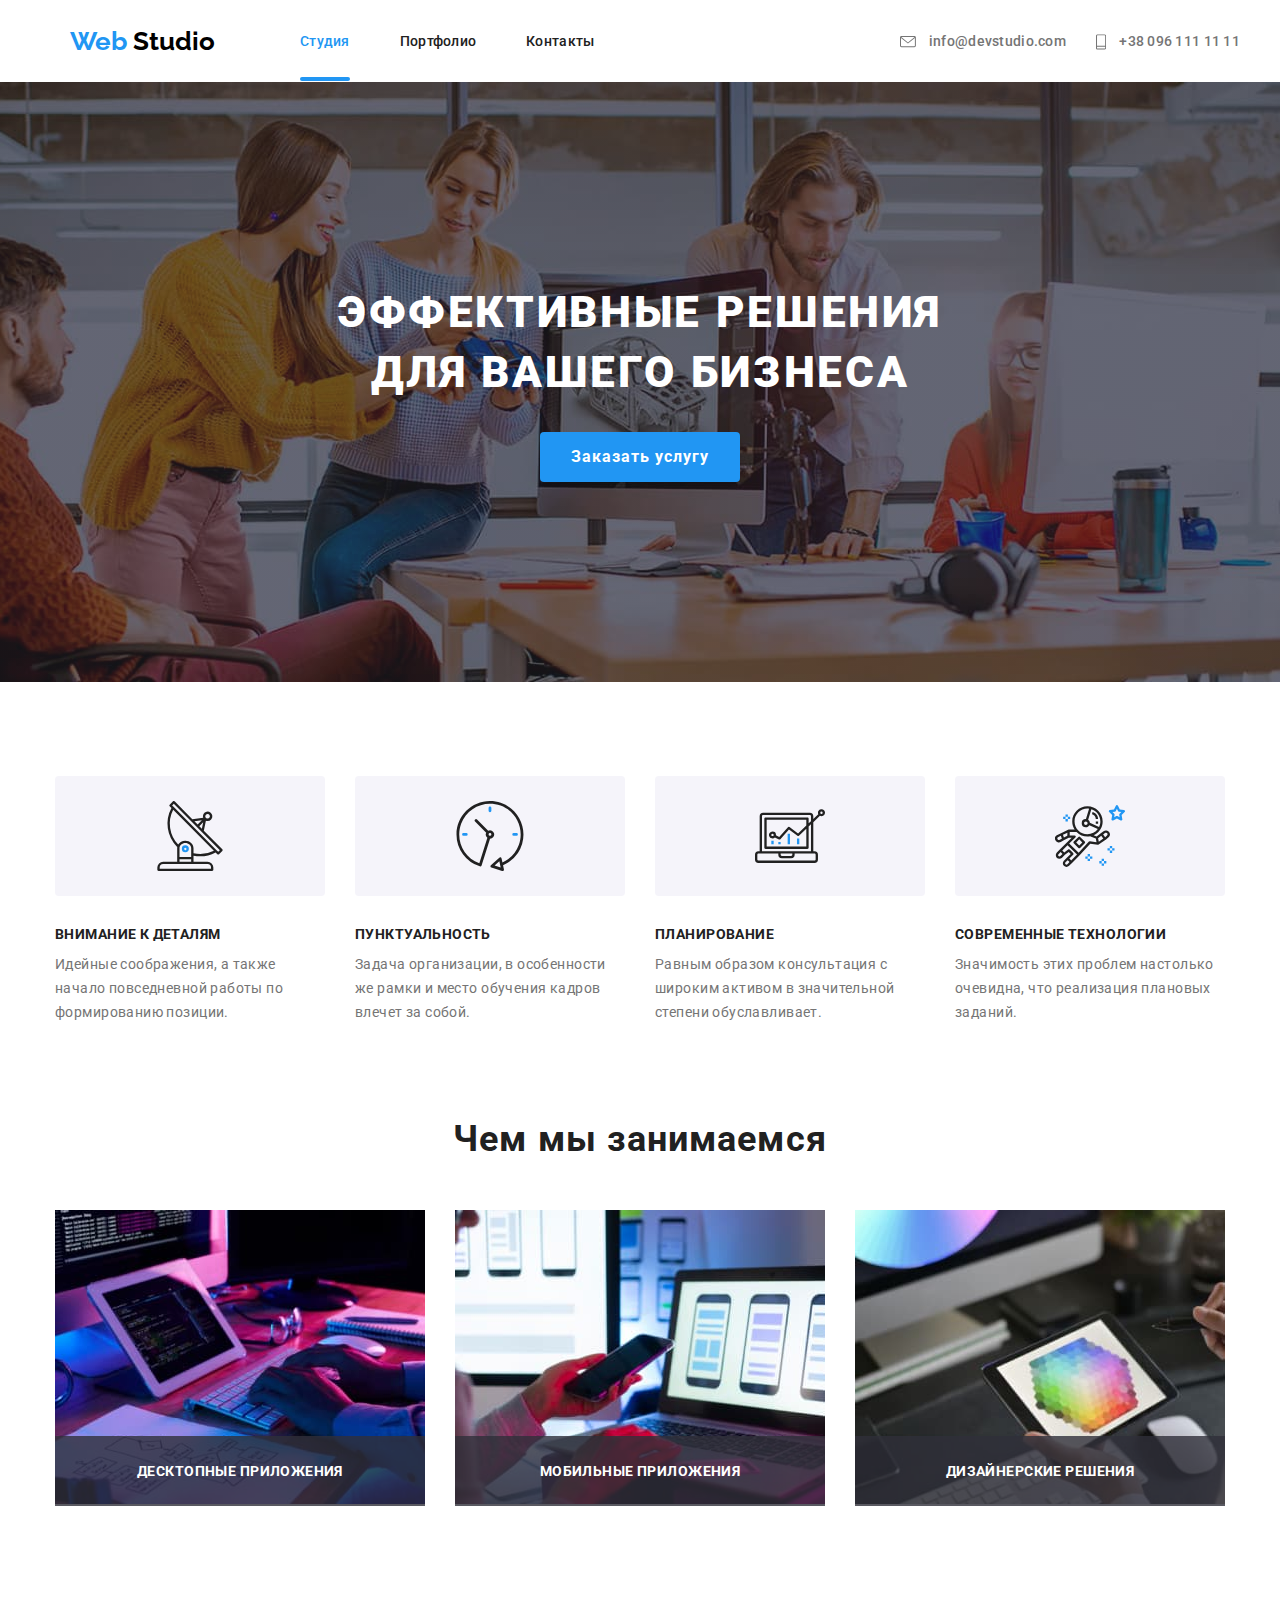
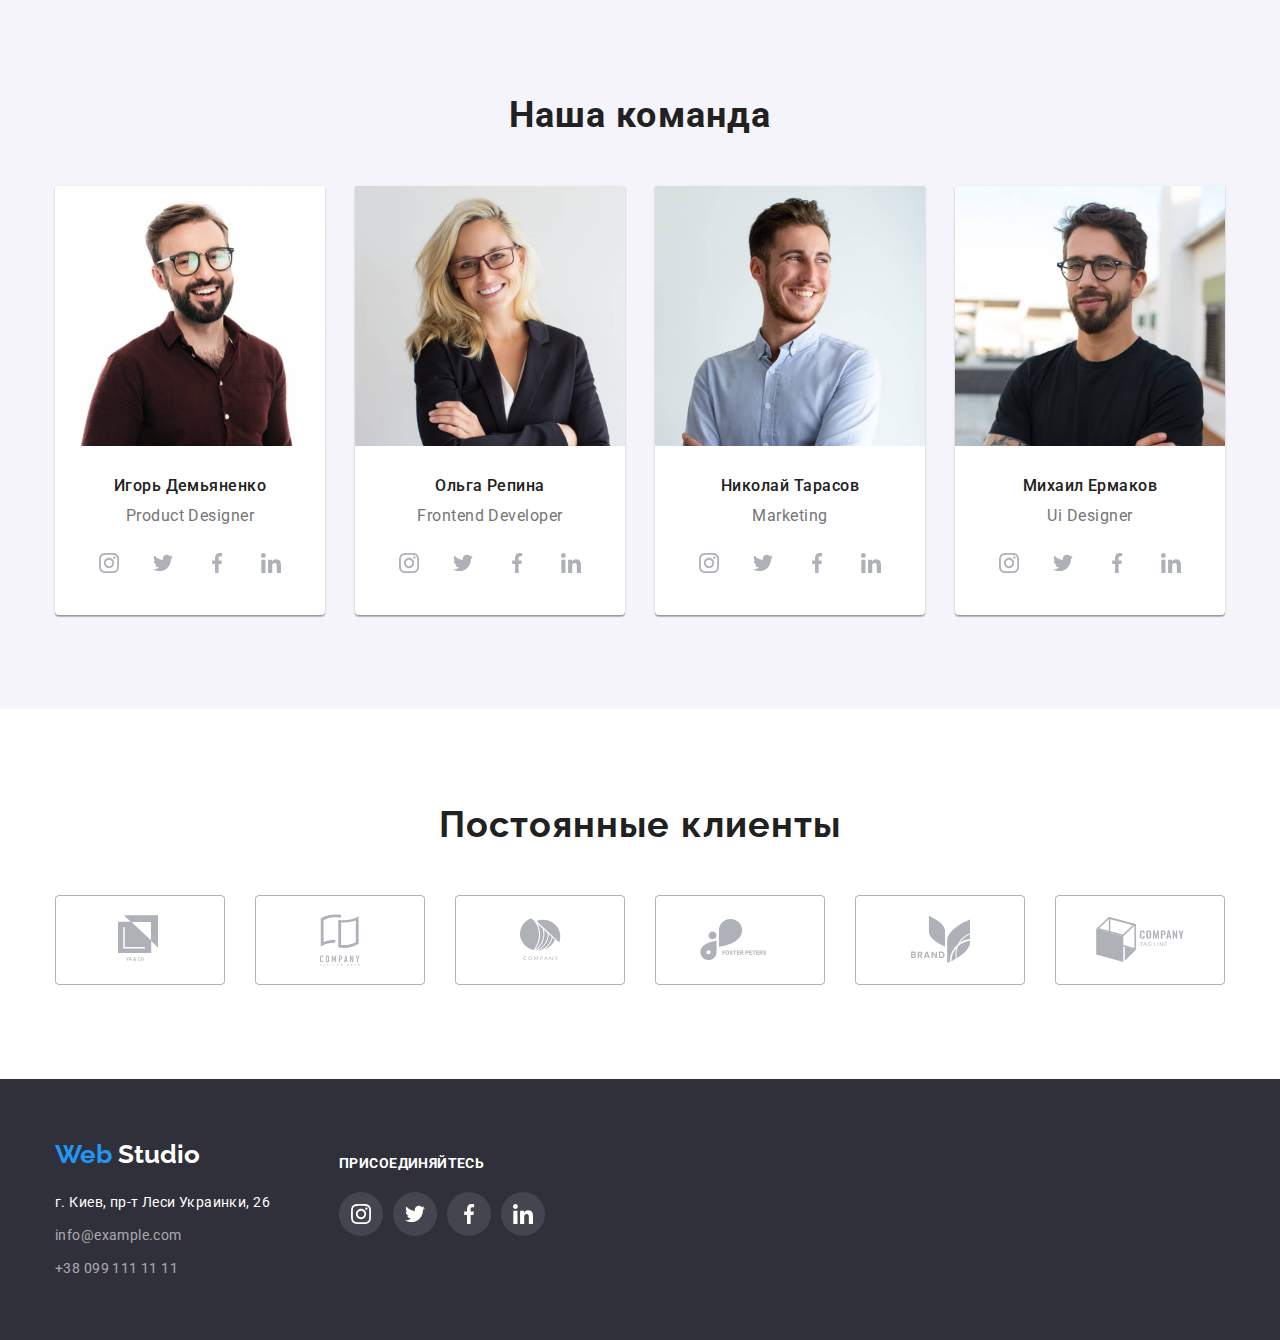
==== commit 94e69c22: "ДЗ 5" ====
--- a/index.html
+++ b/index.html
@@ -63,7 +63,8 @@
 					<br />
 					для вашего бизнеса
 				</h1>
-				<a href="" class="overlay-button">Заказать услугу</a>
+
+				<a href="" class="overlay-button" data-modal-open>Заказать услугу</a>
 			</section>
 			<section class="feature-section">
 				<div class="container">
@@ -324,6 +325,15 @@
 					</ul>
 				</div>
 			</section>
+			<div class="backdrop is-hidden" data-modal>
+				<div class="modal">
+					<p>
+						Lorem ipsum dolor sit amet consectetur, adipisicing elit. Dignissimos pariatur cupiditate tempora facilis
+						aperiam vel praesentium assumenda quis. Quam, earum!
+					</p>
+					<button data-modal>Закрыть</button>
+				</div>
+			</div>
 		</main>
 		<footer class="container-footer">
 			<div class="container">
@@ -387,5 +397,6 @@
 				-->
 			</div>
 		</footer>
+		<script src="./js/modal.js"></script>
 	</body>
 </html>
--- a/css/styles.css
+++ b/css/styles.css
@@ -99,8 +99,8 @@
 
 .site-nav .link {
 	display: block;
-	margin-top: 32px;
-	margin-bottom: 32px;
+	padding-top: 32px;
+	padding-bottom: 32px;
 
 	font-family: roboto, sans-serif;
 	font-weight: 500;
@@ -113,7 +113,18 @@
 	transition: color 250ms cubic-bezier(0.4, 0, 0.2, 1);
 }
 .site-nav .link.current {
+	position: relative;
 	color: #2196f3;
+}
+.site-nav .link.current::after {
+	position: absolute;
+	content: "";
+	display: block;
+	width: 100%;
+	height: 4px;
+	border-radius: 2px;
+	background-color: #2196f3;
+	bottom: 0;
 }
 .site-nav a:hover {
 	color: #2196f3;
@@ -775,11 +786,12 @@
 }
 
 .portfolio-product-discription {
+	position: absolute;
 	opacity: 0;
 	top: 50%;
 	left: 50%;
-	transform: translate(-50%, -50%);
-	position: absolute;
+	transform: translate(-50%, 100%);
+
 	width: 322px;
 	height: 168px;
 	margin-top: 0px;
@@ -793,28 +805,66 @@
 	letter-spacing: 0.03em;
 
 	color: #ffffff;
-}
+	transition: transform 250ms cubic-bezier(0.4, 0, 0.2, 1);
+}
+.products-btn {
+	transition: box-shadow 250ms cubic-bezier(0.4, 0, 0.2, 1);
+}
+.products-btn:hover {
+	opacity: 1;
+	box-shadow: 0px 1px 1px rgba(0, 0, 0, 0.12), 0px 4px 4px rgba(0, 0, 0, 0.06), 1px 4px 6px rgba(0, 0, 0, 0.16);
+}
+.products-btn:hover .portfolio-product-discription {
+	position: absolute;
+	transform: translate(-50%, -50%);
+	opacity: 1;
+}
+
 .portfolio-thumb {
 	position: relative;
-}
-.products-btn {
-	transition: box-shadow 250ms cubic-bezier(0.4, 0, 0.2, 1);
-}
-.products-btn:hover .portfolio-product-discription {
-	opacity: 1;
-}
-.products-btn:hover {
-	box-shadow: 0px 1px 1px rgba(0, 0, 0, 0.12), 0px 4px 4px rgba(0, 0, 0, 0.06), 1px 4px 6px rgba(0, 0, 0, 0.16);
+	overflow: hidden;
 }
 .portfolio-thumb::before {
 	display: inline-block;
 	position: absolute;
-	content: " ";
+	content: "";
 	width: 100%;
 	height: 100%;
 	background: rgba(33, 150, 243, 0.9);
 	opacity: 0;
-}
+	transform: translatey(100%);
+	transition: transform 250ms cubic-bezier(0.4, 0, 0.2, 1);
+}
+
 .products-btn:hover .portfolio-thumb::before {
+	transform: translatey(0%);
 	opacity: 1;
 }
+.backdrop.is-hidden {
+	opacity: 0;
+	pointer-events: none;
+}
+.backdrop {
+	position: fixed;
+	top: 0;
+	left: 0;
+	width: 100%;
+	height: 100%;
+	opacity: 1;
+	transition: opacity 250ms cubic-bezier(0.4, 0, 0.2, 1);
+
+	background: rgba(0, 0, 0, 0.2);
+}
+.modal {
+	position: absolute;
+	top: 50%;
+	left: 50%;
+	transform: translate(-50%, -50%);
+
+	min-width: 528px;
+	min-height: 581px;
+	padding: 15px;
+
+	background-color: #fff;
+	position: absolute;
+}
